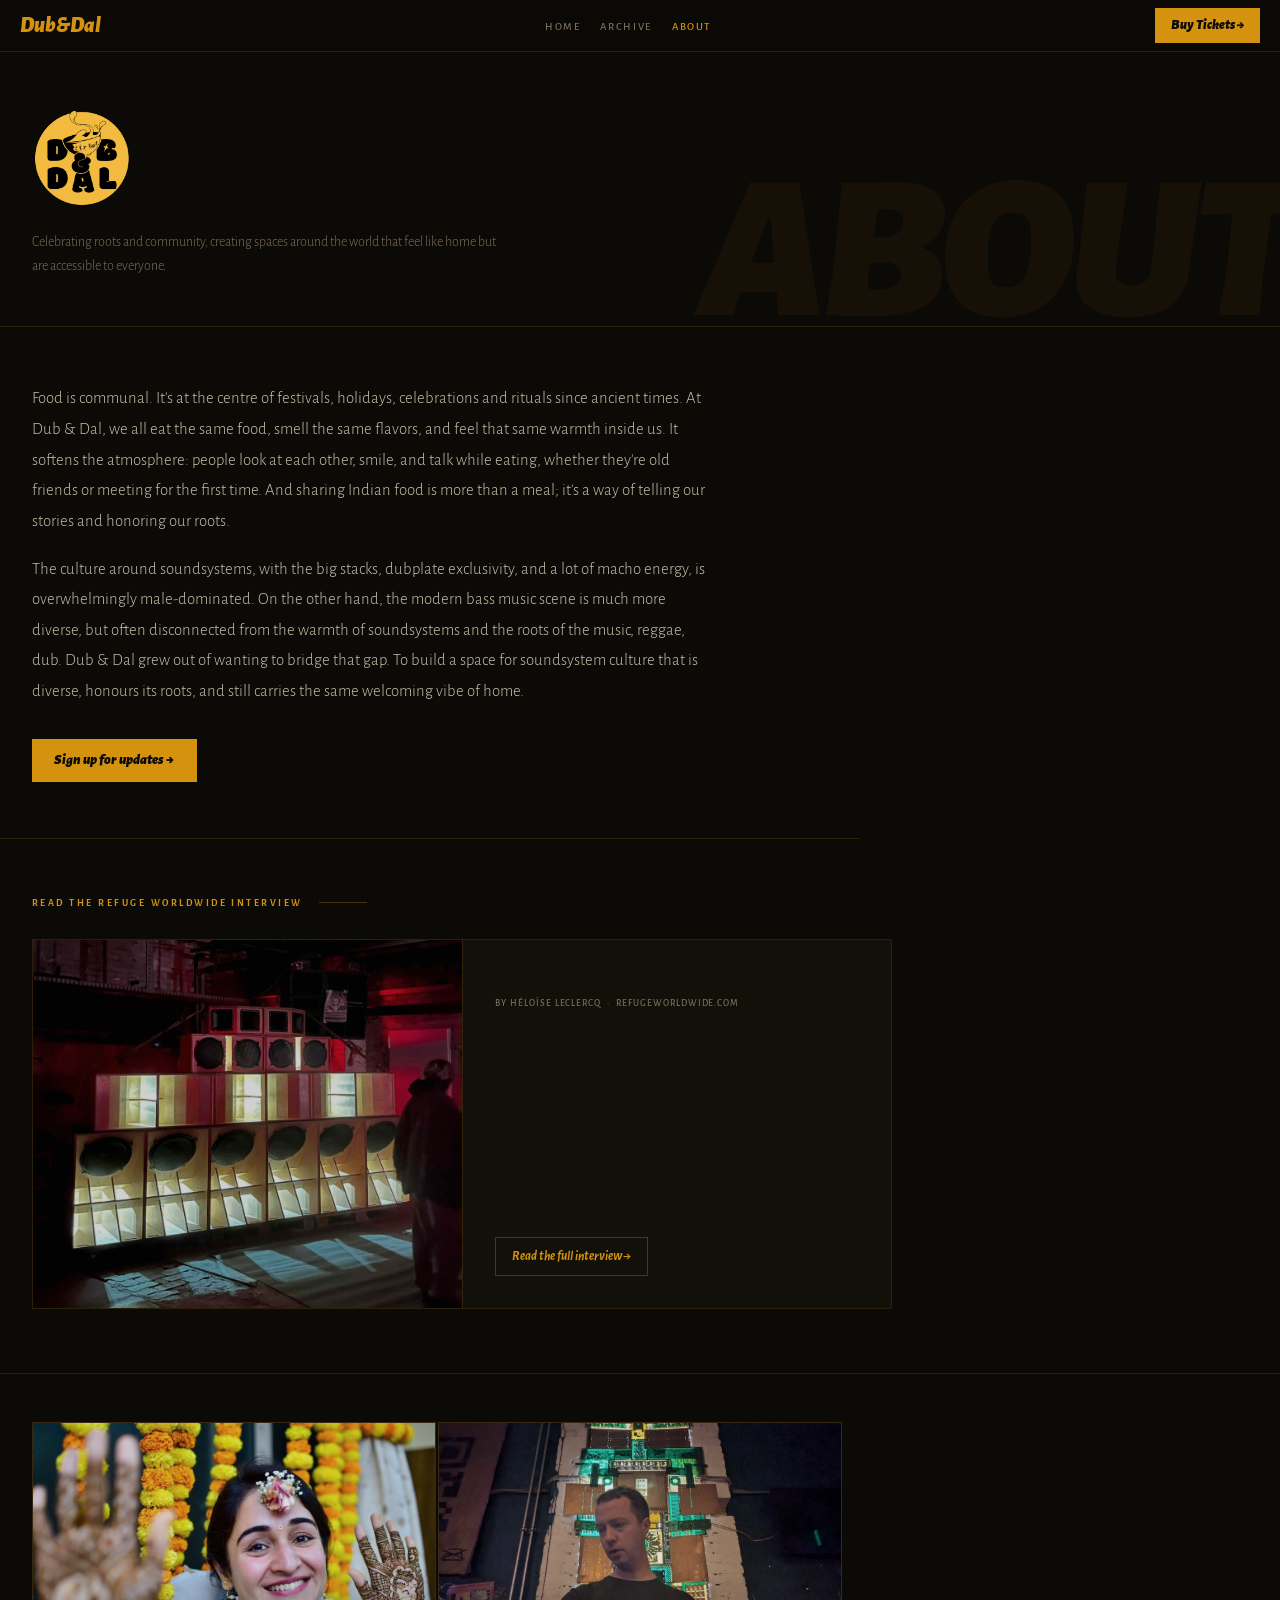
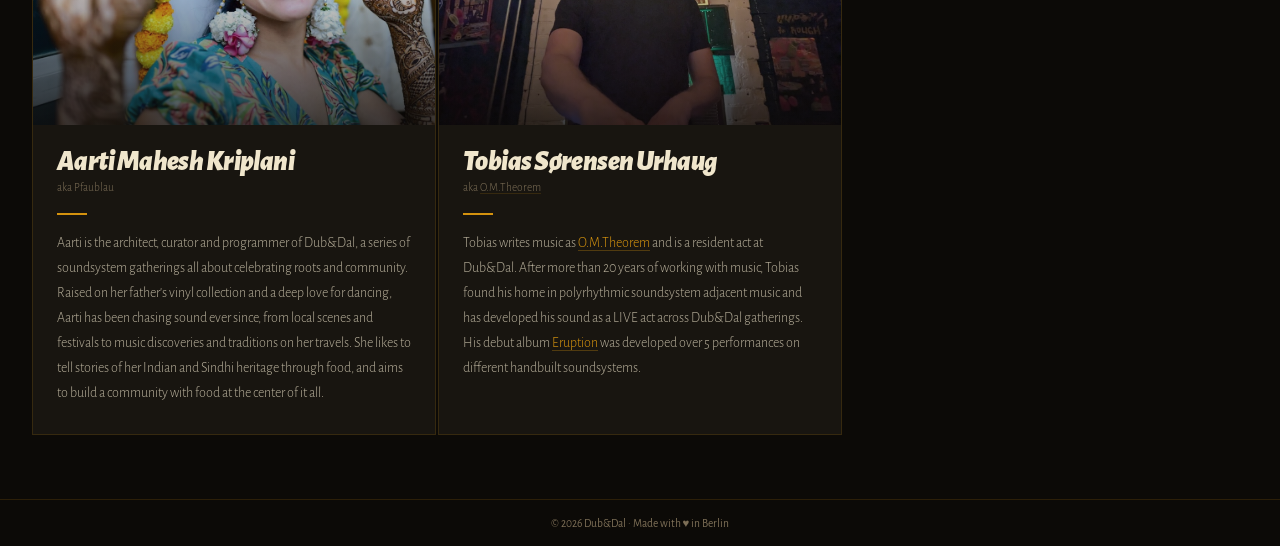
==== about.html @ da93130f "redesign website, home/festival page, archive and about" ====
<!DOCTYPE html>
<html lang="en">
<head>
    <meta charset="UTF-8">
    <meta name="viewport" content="width=device-width, initial-scale=1.0">
    <title>About · Dub&amp;Dal</title>
    <link rel="preconnect" href="https://fonts.googleapis.com">
    <link rel="preconnect" href="https://fonts.gstatic.com" crossorigin>
    <link rel="stylesheet" href="styles.css">
    <style>
        /* ═══════════════════════════════════
           ABOUT BODY
        ═══════════════════════════════════ */
        .about-section {
          padding: 3.5rem 2rem;
          border-bottom: 1px solid var(--bord);
          max-width: 860px;
        }

        .section-lbl {
          font-size: .62rem; font-weight: 700; letter-spacing: .25em;
          text-transform: uppercase; color: var(--gold);
          display: flex; align-items: center; gap: 1rem;
          margin-bottom: 1.75rem;
        }
        .section-lbl::after {
          content: '';
          width: 48px; height: 1px; background: var(--bord2);
        }

        .about-text {
          font-size: 1.05rem; font-weight: 300; color: rgba(240,230,204,.82);
          line-height: 1.82; max-width: 680px;
        }
        .about-text p + p { margin-top: 1.1rem; }

        .cta-row {
          margin-top: 2rem;
          display: flex; gap: .75rem; flex-wrap: wrap; align-items: center;
        }

        .btn-gold {
          background: var(--gold); color: #0c0a07;
          padding: .6rem 1.4rem;
          font-weight: 900; font-style: italic; font-size: .9rem;
          text-decoration: none; display: inline-block;
          transition: background .2s;
        }
        .btn-gold:hover { background: var(--gold2); }

        /* ═══════════════════════════════════
           REFUGE INTERVIEW PREVIEW
        ═══════════════════════════════════ */
        .interview-section {
          padding: 3.5rem 2rem 4rem;
          border-bottom: 1px solid var(--bord);
        }

        .interview-card {
          display: grid;
          grid-template-columns: 1fr 1fr;
          gap: 0;
          max-width: 860px;
          overflow: hidden;
          border: 1px solid var(--bord);
        }

        .interview-img-wrap {
          position: relative;
          overflow: hidden;
          background: var(--s2);
          min-height: 300px;
        }
        .interview-img-wrap img {
          width: 100%; height: 100%;
          object-fit: cover; object-position: center top;
          display: block;
          filter: saturate(.8) brightness(.82);
          transition: transform .5s ease, filter .4s ease;
        }
        .interview-card:hover .interview-img-wrap img {
          transform: scale(1.03);
          filter: saturate(1) brightness(.75);
        }
        .interview-img-ov {
          position: absolute; inset: 0;
          background: linear-gradient(to right, transparent 60%, rgba(12,10,7,.5) 100%);
          pointer-events: none;
        }

        .interview-body {
          background: var(--s1);
          padding: 2rem;
          display: flex; flex-direction: column; justify-content: space-between;
          border-left: 1px solid var(--bord);
        }

        .interview-source {
          font-size: .58rem; font-weight: 700; letter-spacing: .2em;
          text-transform: uppercase; color: var(--gold);
          margin-bottom: .5rem;
        }
        .interview-title {
          font-weight: 900; font-style: italic;
          font-size: clamp(1.1rem, 2vw, 1.45rem);
          line-height: 1.05; letter-spacing: -.02em;
          color: var(--cream); margin-bottom: .85rem;
        }
        .interview-rule { width: 28px; height: 2px; background: var(--gold); margin-bottom: .85rem; }
        .interview-excerpt {
          font-size: .84rem; font-weight: 300; color: rgba(240,230,204,.65);
          line-height: 1.78; flex: 1;
        }
        .interview-excerpt p + p { margin-top: .65rem; }
        .interview-meta {
          font-size: .6rem; font-weight: 500; letter-spacing: .1em;
          text-transform: uppercase; color: var(--dim);
          margin-top: 1.5rem; margin-bottom: 1rem;
        }
        .interview-cta {
          display: inline-block;
          background: transparent; color: var(--gold);
          border: 1px solid var(--bord2);
          padding: .48rem 1rem;
          font-weight: 700; font-style: italic; font-size: .82rem;
          text-decoration: none;
          align-self: flex-start;
          transition: border-color .2s, color .2s, background .2s;
        }
        .interview-cta:hover {
          border-color: var(--gold);
          background: rgba(212,146,14,.07);
          color: var(--gold2);
        }

        /* ═══════════════════════════════════
           PEOPLE
        ═══════════════════════════════════ */
        .people-section {
          padding: 3rem 2rem 4rem;
        }

        .people-grid {
          display: grid;
          grid-template-columns: repeat(auto-fill, minmax(340px, 1fr));
          gap: 2px;
        }

        .profile-card {
          background: var(--s2);
          border: 1px solid var(--bord);
          overflow: hidden;
          transition: border-color .3s;
        }
        .profile-card:hover { border-color: var(--bord2); }

        .profile-img-wrap {
          width: 100%; aspect-ratio: 4/3;
          overflow: hidden; position: relative;
          background: var(--s1);
        }
        .profile-img-wrap img {
          width: 100%;
          height: 100%;
          object-fit: cover;
          object-position: center top;
          display: block;
          filter: saturate(.85) brightness(.88);
          transition: transform .5s ease, filter .4s ease;
        }
        .profile-card:hover .profile-img-wrap img {
          transform: scale(1.03);
          filter: saturate(1) brightness(.82);
        }

        .profile-placeholder {
          width: 100%; height: 100%;
          display: flex; align-items: center; justify-content: center;
          font-weight: 900; font-style: italic; font-size: 3rem;
          color: var(--gold); opacity: .15;
        }
        .profile-img-ov {
          position: absolute; inset: 0;
          background: linear-gradient(to top, rgba(12,10,7,.7) 0%, transparent 50%);
          pointer-events: none;
        }
        .profile-body { padding: 1.5rem 1.5rem 1.75rem; }
        .profile-role {
          font-size: .58rem; font-weight: 700; letter-spacing: .18em;
          text-transform: uppercase; color: var(--gold); margin-bottom: .35rem;
        }
        .profile-name {
          font-weight: 900; font-style: italic;
          font-size: clamp(1.3rem, 2.5vw, 1.75rem);
          line-height: .95; letter-spacing: -.02em;
          color: var(--cream); margin-bottom: .15rem;
        }
        .profile-alias {
          font-size: .72rem; color: var(--dim); font-weight: 300; margin-bottom: 1rem;
        }
        .profile-alias a {
          color: var(--dim); text-decoration: none;
          border-bottom: 1px solid var(--bord);
          transition: color .2s, border-color .2s;
        }
        .profile-alias a:hover { color: var(--gold); border-color: var(--bord2); }
        .profile-rule { width: 30px; height: 2px; background: var(--gold); margin-bottom: 1rem; }
        .profile-bio {
          font-size: .88rem; font-weight: 300; color: rgba(240,230,204,.72);
          line-height: 1.78;
        }
        .profile-bio a {
          color: var(--gold); text-decoration: none;
          border-bottom: 1px solid var(--bord2);
          transition: border-color .2s;
        }
        .profile-bio a:hover { border-color: var(--gold); }

        /* ═══════════════════════════════════
           RESPONSIVE
        ═══════════════════════════════════ */
        @media (max-width: 640px) {
          .page-hero { padding-top: calc(var(--nav) + 2rem); }
          .interview-card { grid-template-columns: 1fr; }
          .interview-img-wrap { min-height: 220px; }
          .interview-img-ov { background: linear-gradient(to bottom, transparent 60%, rgba(12,10,7,.5) 100%); }
          .interview-body { border-left: none; border-top: 1px solid var(--bord); }
          .people-grid { grid-template-columns: 1fr; }
          .cta-row { flex-direction: column; align-items: flex-start; }
        }
        @media (min-width:641px) and (max-width:900px) {
          .people-grid { grid-template-columns: repeat(2, 1fr); }
        }
    </style>
</head>
<body>

<!-- ═══ NAV ═══ -->
<script src="nav.js"></script>

<!-- ═══ HERO ═══ -->
<div class="page-hero" data-label="ABOUT">
    <img src="./images/logo.png" width="100" height="100">
    <div class="hero-sub">Celebrating roots and community, creating spaces around the world that feel like home but are accessible to everyone.</div>
</div>

<!-- ═══ ABOUT ═══ -->
<div class="about-section">
    <div class="about-text">
        <p>Food is communal. It's at the centre of festivals, holidays, celebrations and rituals since ancient times. At Dub &amp; Dal, we all eat the same food, smell the same flavors, and feel that same warmth inside us. It softens the atmosphere: people look at each other, smile, and talk while eating, whether they're old friends or meeting for the first time. And sharing Indian food is more than a meal; it's a way of telling our stories and honoring our roots.</p>
        <p>The culture around soundsystems, with the big stacks, dubplate exclusivity, and a lot of macho energy, is overwhelmingly male-dominated. On the other hand, the modern bass music scene is much more diverse, but often disconnected from the warmth of soundsystems and the roots of the music, reggae, dub. Dub &amp; Dal grew out of wanting to bridge that gap. To build a space for soundsystem culture that is diverse, honours its roots, and still carries the same welcoming vibe of home.</p>
    </div>
    <div class="cta-row">
        <a href="https://docs.google.com/forms/d/e/1FAIpQLScNAVNF-T3ds_7682n1PDqXos3s9rk-F0iG7sz9WoXpETbCnQ/viewform?usp=sf_link" target="_blank" class="btn-gold">Sign up for updates →</a>
    </div>
</div>

<!-- ═══ REFUGE WORLDWIDE INTERVIEW ═══ -->
<div class="interview-section">
    <div class="section-lbl">Read the Refuge Worldwide interview</div>
    <div class="interview-card">
        <div class="interview-img-wrap">
            <img
                    src="./images/GRS.jpg"
                    alt="Dub&Dal at Refuge Worldwide"
                    loading="lazy"
            >
        </div>
        <div class="interview-body">
            <div>
                <div class="interview-meta">By Héloïse Leclercq &nbsp;·&nbsp; refugeworldwide.com</div>
            </div>
            <a href="https://refugeworldwide.com/news/dub-and-dal" target="_blank" class="interview-cta">Read the full interview →</a>
        </div>
    </div>
</div>

<!-- ═══ PEOPLE ═══ -->
<div class="people-section">
    <div class="people-grid">

        <!-- Aarti -->
        <div class="profile-card">
            <div class="profile-img-wrap">
                <img src="./images/aarti.jpg" alt="Aarti Mahesh Kriplani">
                <div class="profile-img-ov"></div>
            </div>
            <div class="profile-body">
                <div class="profile-name">Aarti Mahesh Kriplani</div>
                <div class="profile-alias">aka Pfaublau</div>
                <div class="profile-rule"></div>
                <div class="profile-bio">
                    Aarti is the architect, curator and programmer of Dub&amp;Dal, a series of soundsystem gatherings all about celebrating roots and community. Raised on her father's vinyl collection and a deep love for dancing, Aarti has been chasing sound ever since, from local scenes and festivals to music discoveries and traditions on her travels. She likes to tell stories of her Indian and Sindhi heritage through food, and aims to build a community with food at the center of it all.
                </div>
            </div>
        </div>

        <!-- Tobias -->
        <div class="profile-card">
            <div class="profile-img-wrap">
                <img src="./images/Tobias.jpg" alt="Tobias Sørensen Urhaug">
                <div class="profile-img-ov"></div>
            </div>
            <div class="profile-body">
                <div class="profile-name">Tobias Sørensen Urhaug</div>
                <div class="profile-alias">aka <a href="https://omtheorem.bandcamp.com/" target="_blank">O.M.Theorem</a></div>
                <div class="profile-rule"></div>
                <div class="profile-bio">
                    Tobias writes music as <a href="https://omtheorem.bandcamp.com/" target="_blank">O.M.Theorem</a> and is a resident act at Dub&amp;Dal. After more than 20 years of working with music, Tobias found his home in polyrhythmic soundsystem adjacent music and has developed his sound as a LIVE act across Dub&amp;Dal gatherings. His debut album <a href="https://omtheorem.bandcamp.com/album/eruption" target="_blank">Eruption</a> was developed over 5 performances on different handbuilt soundsystems.
                </div>
            </div>
        </div>

    </div>
</div>

<div class="f-bot">© 2026 Dub&amp;Dal · Made with ♥ in Berlin</div>

</body>
</html>
---- styles.css ----
@import url('https://fonts.googleapis.com/css2?family=Alegreya+Sans:ital,wght@0,300;0,400;0,500;0,700;0,900;1,300;1,400;1,700;1,900&display=swap');

/* ═══════════════════════════════════
   TOKENS
═══════════════════════════════════ */
:root {
  --bg:    #0c0a07;
  --s1:    #111009;
  --s2:    #181510;
  --gold:  #d4920e;
  --gold2: #f0b030;
  --rust:  #b84c1e;
  --cream: #f0e6cc;
  --dim:   #7c6e56;
  --green: #2a5520;
  --gl:    #70ae50;
  --bord:  rgba(212,146,14,.16);
  --bord2: rgba(212,146,14,.30);
  --nav:   52px;
}

/* ═══════════════════════════════════
   RESET
═══════════════════════════════════ */
*,*::before,*::after { box-sizing:border-box; margin:0; padding:0; }
html { scroll-behavior:smooth; }
body {
  background:var(--bg);
  color:var(--cream);
  font-family:'Alegreya Sans',serif;
  font-size:16px;
  line-height:1.65;
  overflow-x:hidden;
}

/* ═══════════════════════════════════
   NAV
═══════════════════════════════════ */
.nav {
  position:fixed; top:0; left:0; right:0; z-index:200;
  height:var(--nav);
  display:flex; align-items:center; justify-content:space-between;
  padding:0 1.25rem;
  background:rgba(12,10,7,.96);
  border-bottom:1px solid var(--bord);
  backdrop-filter:blur(8px);
}
.nav-logo {
  font-weight:900; font-style:italic; font-size:1.35rem;
  color:var(--gold); text-decoration:none; white-space:nowrap;
}
.nav-mid { display:flex; gap:1.25rem; list-style:none; }
.nav-mid a {
  color:var(--dim); text-decoration:none;
  font-size:.68rem; font-weight:500; letter-spacing:.15em; text-transform:uppercase;
  transition:color .2s;
}
.nav-mid a:hover { color:var(--cream); }
.nav-mid a.active { color:var(--gold); }
.nav-btn {
  background:var(--gold); color:#0c0a07;
  padding:.42rem 1rem;
  font-weight:900; font-style:italic; font-size:.85rem;
  text-decoration:none; white-space:nowrap;
  transition:background .2s;
}
.nav-btn:hover { background:var(--gold2); }

/* ═══════════════════════════════════
   PAGE HERO (archive, about)
   data-label on .page-hero drives the
   large watermark text via attr()
═══════════════════════════════════ */
.page-hero {
  padding: calc(var(--nav) + 3.5rem) 2rem 3rem;
  border-bottom: 1px solid var(--bord);
  position: relative;
  overflow: hidden;
}
.page-hero::before {
  content: attr(data-label);
  position: absolute;
  right: -0.05em; bottom: -0.15em;
  font-weight: 900; font-style: italic;
  font-size: clamp(5rem, 16vw, 14rem);
  color: rgba(212,146,14,.05);
  line-height: 1; pointer-events: none;
  letter-spacing: -.04em; white-space: nowrap;
}
.hero-lbl {
  font-size: .62rem; font-weight: 500; letter-spacing: .2em;
  text-transform: uppercase; color: var(--gold); margin-bottom: .45rem;
}
.hero-title {
  font-weight: 900; font-style: italic;
  font-size: clamp(2.2rem, 6vw, 5rem);
  line-height: .9; letter-spacing: -.03em;
  color: var(--cream);
}
.hero-title .g { color: var(--gold); }
.hero-sub {
  font-size: .88rem; font-weight: 300; color: var(--dim);
  margin-top: .85rem; max-width: 480px; line-height: 1.72;
}
.hero-rule { width: 48px; height: 2px; background: var(--gold); margin: 1.25rem 0; }

/* ═══════════════════════════════════
   FOOTER BAR
═══════════════════════════════════ */
.f-bot {
  background:var(--bg); text-align:center; padding:.85rem;
  border-top:1px solid var(--bord); font-size:.72rem; color:var(--dim);
}

/* ═══════════════════════════════════
   NAV – right cluster & hamburger
═══════════════════════════════════ */
.nav-right { display: flex; align-items: center; gap: .75rem; }

.nav-hamburger {
  display: none;
  flex-direction: column; justify-content: center; align-items: center;
  gap: 5px;
  width: 36px; height: 36px;
  background: none; border: none; cursor: pointer; padding: 4px;
}
.nav-hamburger span {
  display: block; width: 22px; height: 2px;
  background: var(--cream);
  transition: transform .25s, opacity .25s;
}
.nav-hamburger.open span:nth-child(1) { transform: translateY(7px) rotate(45deg); }
.nav-hamburger.open span:nth-child(2) { opacity: 0; }
.nav-hamburger.open span:nth-child(3) { transform: translateY(-7px) rotate(-45deg); }

/* Slide-down drawer — always fixed+flex on mobile, hidden via visibility */
.nav-drawer {
  display: flex;
  position: fixed; top: var(--nav); left: 0; right: 0; z-index: 199;
  background: rgba(12,10,7,.98);
  border-bottom: 1px solid var(--bord);
  padding: 1.5rem 1.25rem;
  flex-direction: column; gap: 1.25rem;
  opacity: 0; visibility: hidden; pointer-events: none;
  transform: translateY(-8px);
  transition: opacity .2s, transform .2s, visibility .2s;
}
.nav-drawer.open {
  opacity: 1; visibility: visible; pointer-events: auto;
  transform: translateY(0);
}
.nav-drawer ul {
  list-style: none; display: flex; flex-direction: column; gap: 1rem;
}
.nav-drawer ul a {
  color: var(--dim); text-decoration: none;
  font-size: .85rem; font-weight: 500; letter-spacing: .15em; text-transform: uppercase;
  transition: color .2s;
}
.nav-drawer ul a:hover, .nav-drawer ul a.active { color: var(--gold); }
.nav-drawer .nav-btn { align-self: flex-start; }

/* ═══════════════════════════════════
   RESPONSIVE – nav collapses ≤ 900px
═══════════════════════════════════ */
@media (max-width: 900px) {
  .nav-mid { display: none; }
  .nav-hamburger { display: flex; }
}
/* Hide drawer entirely on desktop */
@media (min-width: 901px) {
  .nav-drawer { display: none; }
}
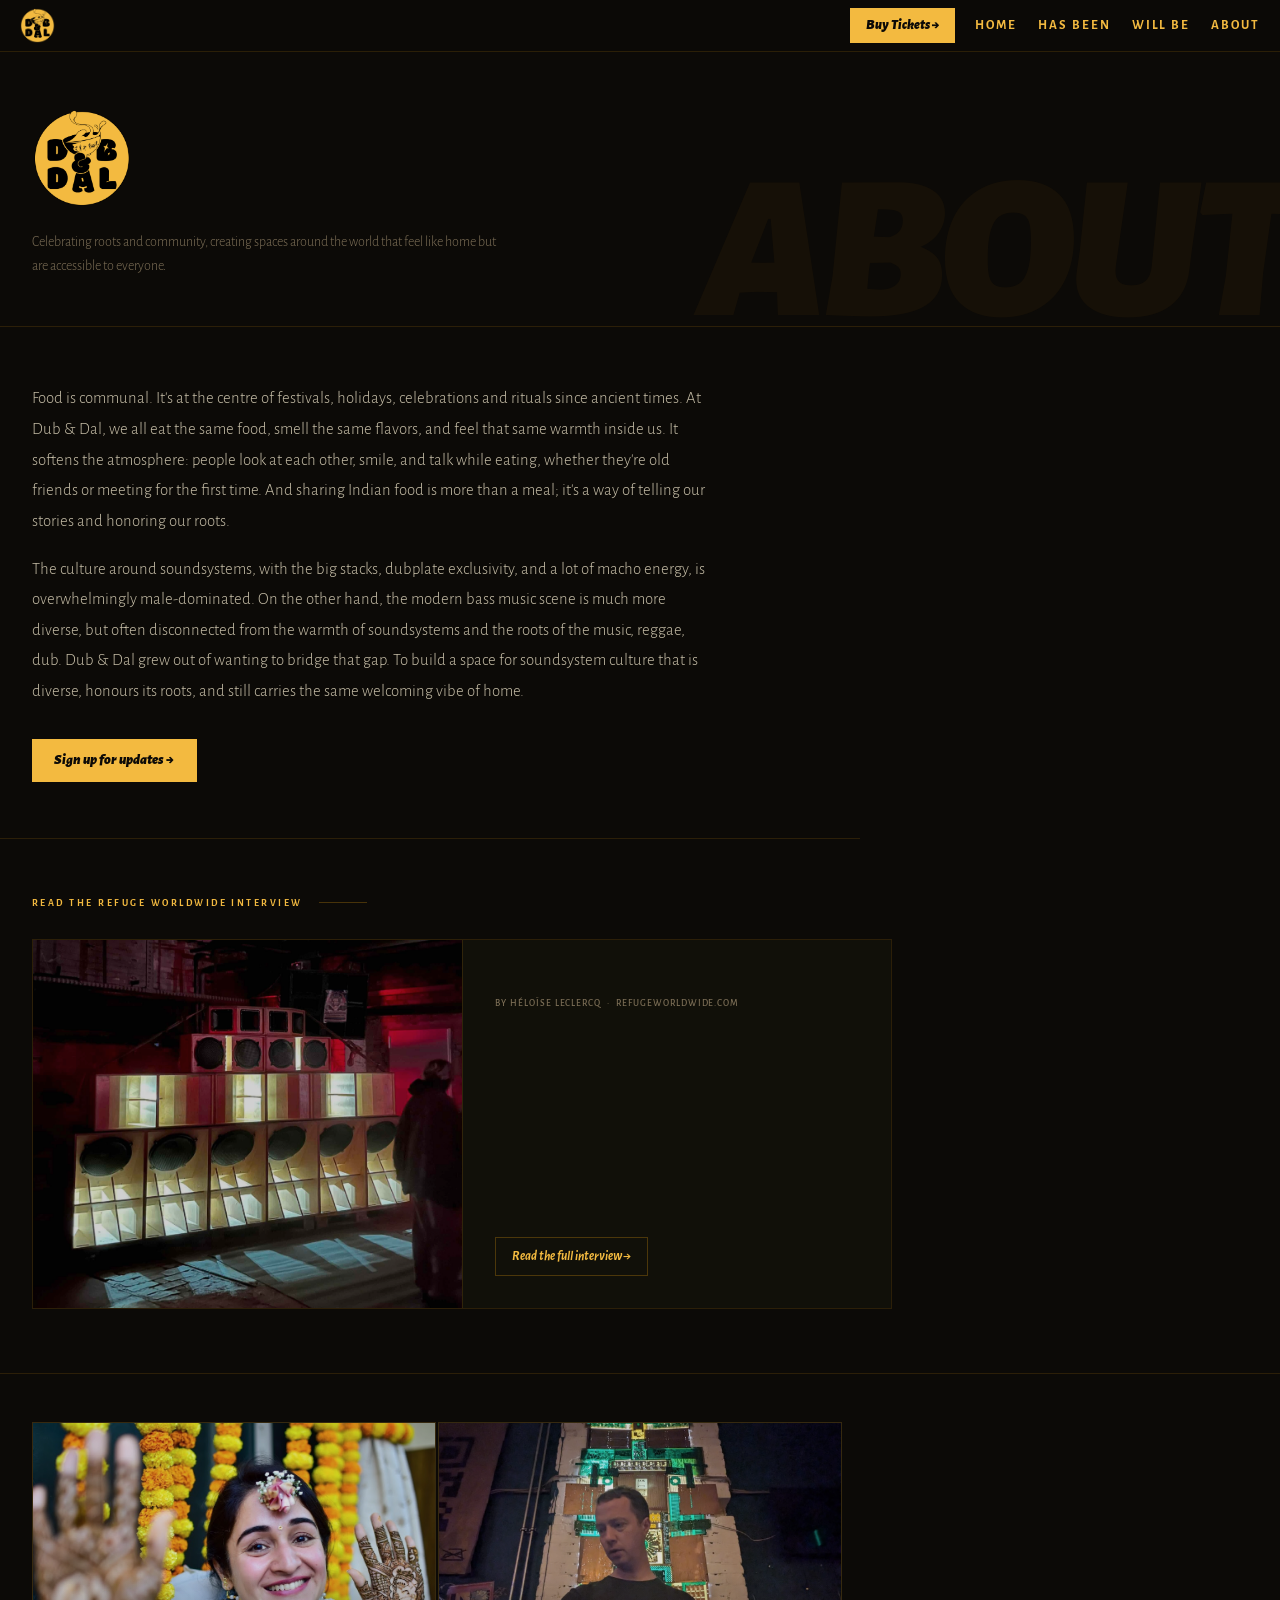
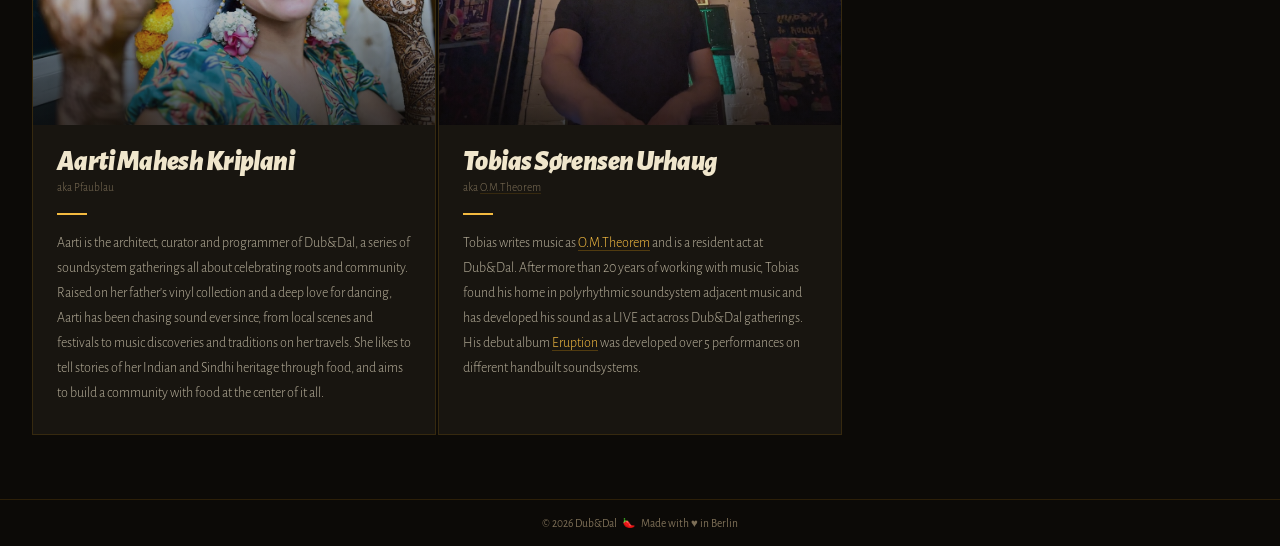
==== commit 6fc80954: "lineup" ====
--- a/about.html
+++ b/about.html
@@ -4,6 +4,7 @@
     <meta charset="UTF-8">
     <meta name="viewport" content="width=device-width, initial-scale=1.0">
     <title>About · Dub&amp;Dal</title>
+    <link rel="icon" type="image/png" href="./images/logo.png">
     <link rel="preconnect" href="https://fonts.googleapis.com">
     <link rel="preconnect" href="https://fonts.gstatic.com" crossorigin>
     <link rel="stylesheet" href="styles.css">
@@ -314,7 +315,7 @@
     </div>
 </div>
 
-<div class="f-bot">© 2026 Dub&amp;Dal · Made with ♥ in Berlin</div>
+<div class="f-bot">© 2026 Dub&amp;Dal <img src="./images/red_chilli.png" alt="chilli" style="width:12px; height:10px; vertical-align:middle; margin: 0 4px 3px 4px;"> Made with ♥ in Berlin</div>
 
 </body>
 </html>
--- a/styles.css
+++ b/styles.css
@@ -7,7 +7,7 @@
   --bg:    #0c0a07;
   --s1:    #111009;
   --s2:    #181510;
-  --gold:  #d4920e;
+  --gold:  #f3ba40; /*#d4920e;*/
   --gold2: #f0b030;
   --rust:  #b84c1e;
   --cream: #f0e6cc;
@@ -46,8 +46,16 @@
   backdrop-filter:blur(8px);
 }
 .nav-logo {
+  display: flex;
+  align-items: center;
+  gap: .6rem;
   font-weight:900; font-style:italic; font-size:1.35rem;
   color:var(--gold); text-decoration:none; white-space:nowrap;
+}
+.nav-logo img {
+  height: 35px;
+  width: auto;
+  display: block;
 }
 .nav-mid { display:flex; gap:1.25rem; list-style:none; }
 .nav-mid a {
@@ -65,6 +73,13 @@
   transition:background .2s;
 }
 .nav-btn:hover { background:var(--gold2); }
+.nav-link {
+  color:var(--gold); text-decoration:none;
+  font-size:.82rem; font-weight:bold; letter-spacing:.15em; text-transform:uppercase;
+  transition:color .2s;
+}
+.nav-link:hover { color:var(--cream); }
+.nav-link.active { color:var(--gold); }
 
 /* ═══════════════════════════════════
    PAGE HERO (archive, about)
@@ -102,6 +117,12 @@
   font-size: .88rem; font-weight: 300; color: var(--dim);
   margin-top: .85rem; max-width: 480px; line-height: 1.72;
 }
+.hero-sub a {
+          color: var(--gold); text-decoration: none;
+          border-bottom: 1px solid var(--bord2);
+          transition: border-color .2s;
+        }
+.hero-sub a:hover { color: var(--gold); border-color: var(--bord2); }
 .hero-rule { width: 48px; height: 2px; background: var(--gold); margin: 1.25rem 0; }
 
 /* ═══════════════════════════════════
@@ -159,6 +180,12 @@
 }
 .nav-drawer ul a:hover, .nav-drawer ul a.active { color: var(--gold); }
 .nav-drawer .nav-btn { align-self: flex-start; }
+.nav-drawer a {
+  color:var(--gold); text-decoration:none;
+  font-size:.82rem; font-weight:bold; letter-spacing:.15em; text-transform:uppercase;
+  transition:color .2s;
+}
+.nav-drawer a:hover, .nav-drawer a.active { color: var(--gold); }
 
 /* ═══════════════════════════════════
    RESPONSIVE – nav collapses ≤ 900px
@@ -166,6 +193,7 @@
 @media (max-width: 900px) {
   .nav-mid { display: none; }
   .nav-hamburger { display: flex; }
+  .nav-right .nav-link { display: none; }
 }
 /* Hide drawer entirely on desktop */
 @media (min-width: 901px) {
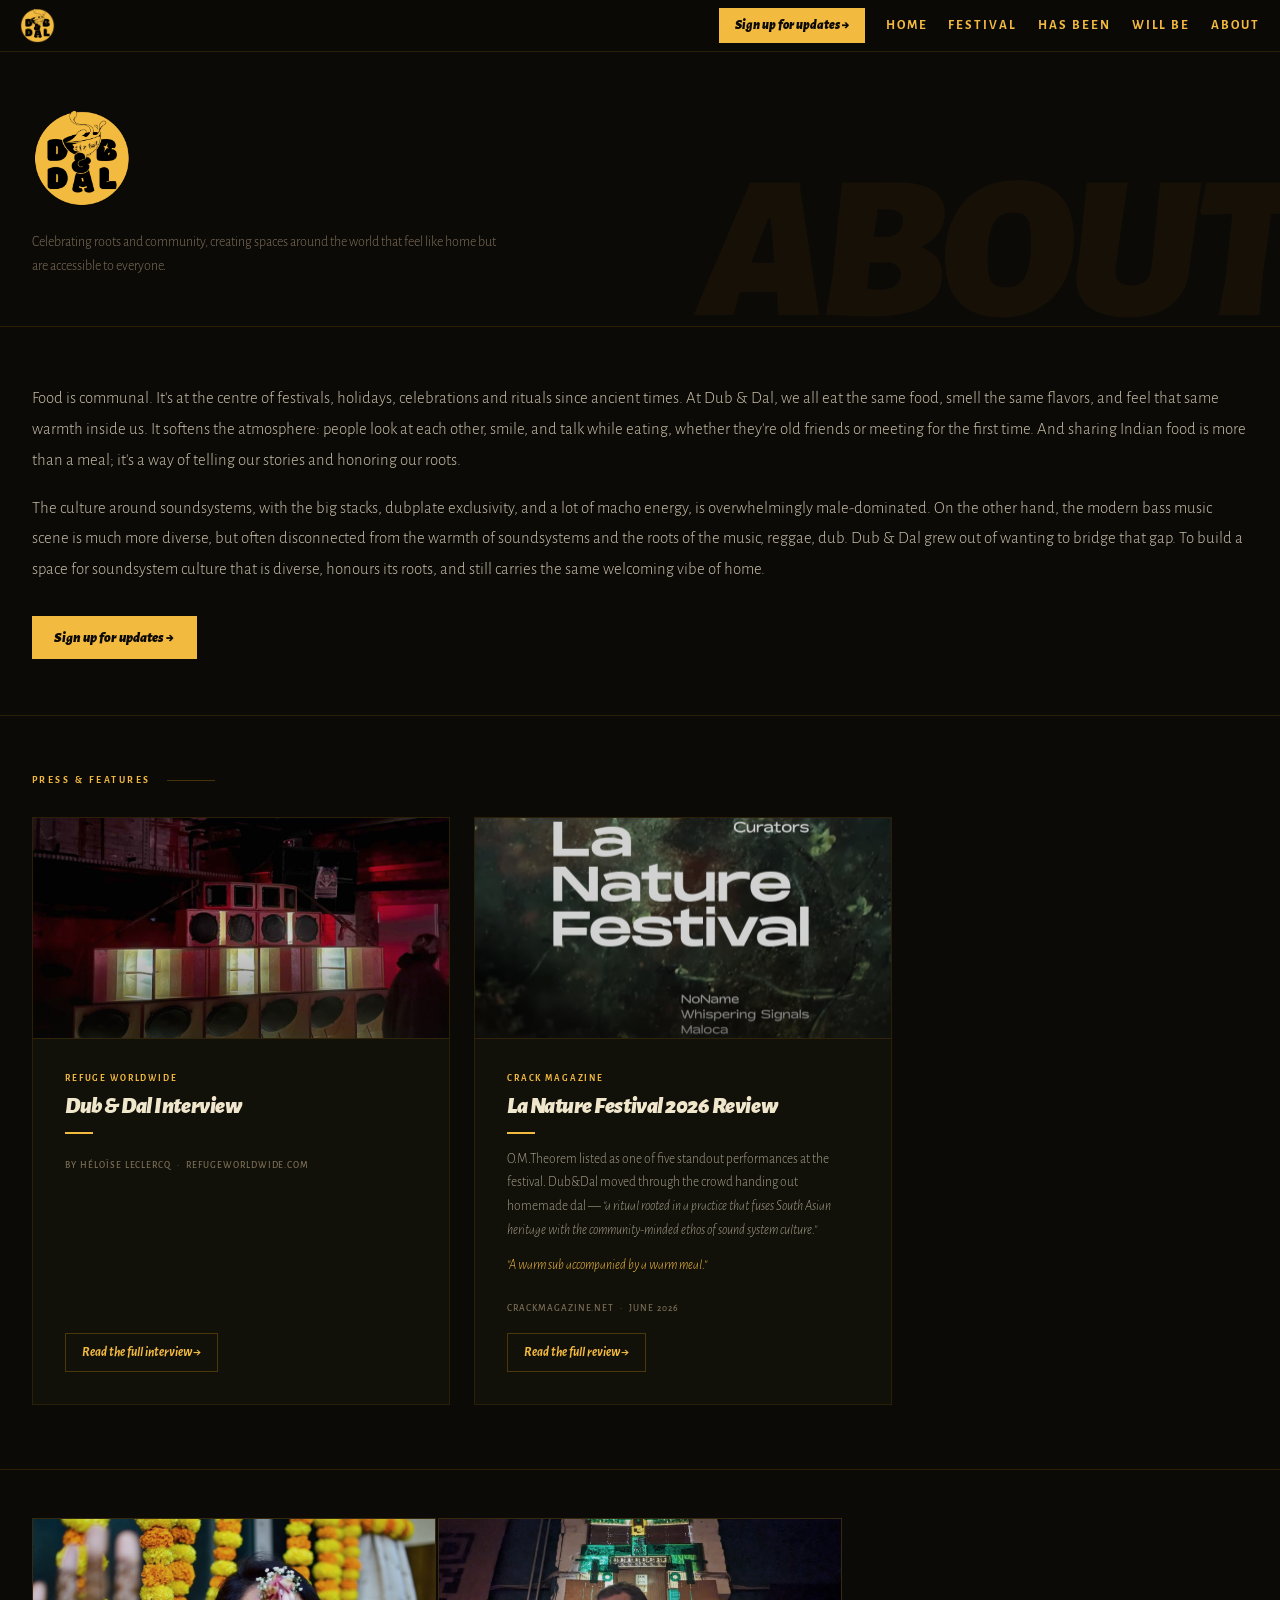
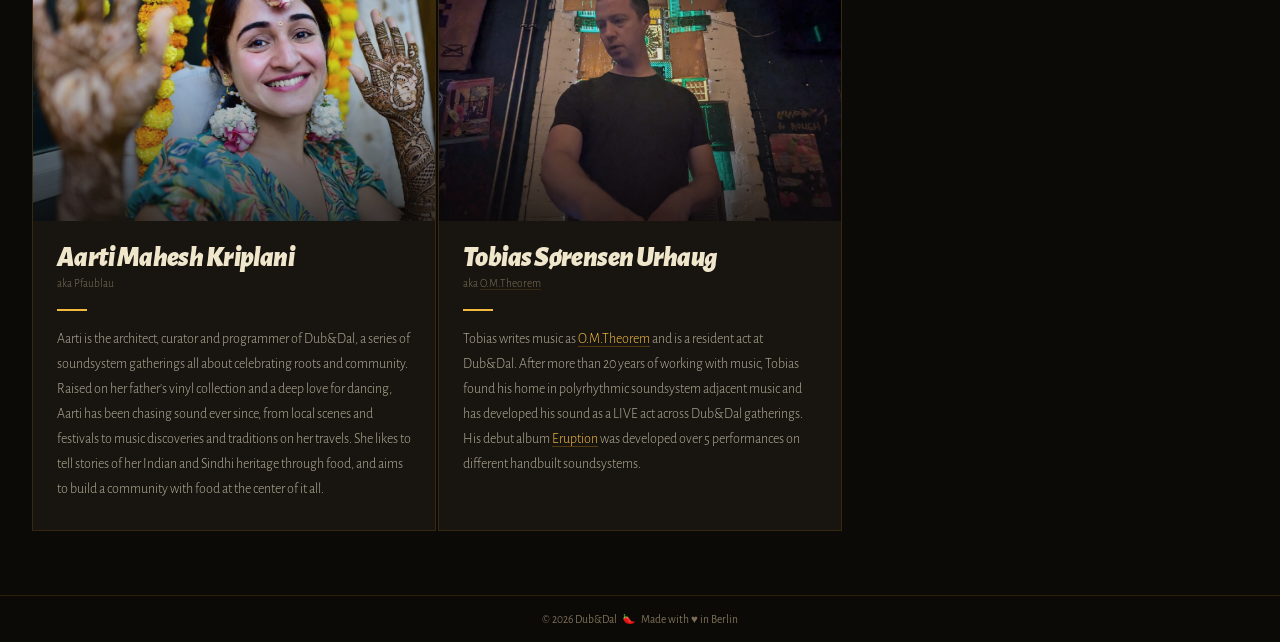
==== commit bea174f6: "Redesign home page as hub, add festival page, archive La Nature & festival, update nav and press sec" ====
--- a/about.html
+++ b/about.html
@@ -15,7 +15,6 @@
         .about-section {
           padding: 3.5rem 2rem;
           border-bottom: 1px solid var(--bord);
-          max-width: 860px;
         }
 
         .section-lbl {
@@ -31,7 +30,7 @@
 
         .about-text {
           font-size: 1.05rem; font-weight: 300; color: rgba(240,230,204,.82);
-          line-height: 1.82; max-width: 680px;
+          line-height: 1.82;
         }
         .about-text p + p { margin-top: 1.1rem; }
 
@@ -58,10 +57,8 @@
         }
 
         .interview-card {
-          display: grid;
-          grid-template-columns: 1fr 1fr;
-          gap: 0;
-          max-width: 860px;
+          display: flex;
+          flex-direction: column;
           overflow: hidden;
           border: 1px solid var(--bord);
         }
@@ -70,7 +67,8 @@
           position: relative;
           overflow: hidden;
           background: var(--s2);
-          min-height: 300px;
+          height: 220px;
+          flex-shrink: 0;
         }
         .interview-img-wrap img {
           width: 100%; height: 100%;
@@ -85,7 +83,7 @@
         }
         .interview-img-ov {
           position: absolute; inset: 0;
-          background: linear-gradient(to right, transparent 60%, rgba(12,10,7,.5) 100%);
+          background: linear-gradient(to bottom, transparent 60%, rgba(12,10,7,.5) 100%);
           pointer-events: none;
         }
 
@@ -93,7 +91,8 @@
           background: var(--s1);
           padding: 2rem;
           display: flex; flex-direction: column; justify-content: space-between;
-          border-left: 1px solid var(--bord);
+          flex: 1;
+          border-top: 1px solid var(--bord);
         }
 
         .interview-source {
@@ -134,6 +133,13 @@
           color: var(--gold2);
         }
 
+        .press-grid {
+          display: grid;
+          grid-template-columns: repeat(auto-fill, minmax(380px, 1fr));
+          gap: 1.5rem;
+          max-width: 860px;
+        }
+
         /* ═══════════════════════════════════
            PEOPLE
         ═══════════════════════════════════ */
@@ -222,10 +228,7 @@
         ═══════════════════════════════════ */
         @media (max-width: 640px) {
           .page-hero { padding-top: calc(var(--nav) + 2rem); }
-          .interview-card { grid-template-columns: 1fr; }
-          .interview-img-wrap { min-height: 220px; }
-          .interview-img-ov { background: linear-gradient(to bottom, transparent 60%, rgba(12,10,7,.5) 100%); }
-          .interview-body { border-left: none; border-top: 1px solid var(--bord); }
+          .press-grid { grid-template-columns: 1fr; }
           .people-grid { grid-template-columns: 1fr; }
           .cta-row { flex-direction: column; align-items: flex-start; }
         }
@@ -256,23 +259,50 @@
     </div>
 </div>
 
-<!-- ═══ REFUGE WORLDWIDE INTERVIEW ═══ -->
+<!-- ═══ PRESS & FEATURES ═══ -->
 <div class="interview-section">
-    <div class="section-lbl">Read the Refuge Worldwide interview</div>
-    <div class="interview-card">
-        <div class="interview-img-wrap">
-            <img
-                    src="./images/GRS.jpg"
-                    alt="Dub&Dal at Refuge Worldwide"
-                    loading="lazy"
-            >
+    <div class="section-lbl">Press &amp; Features</div>
+
+    <div class="press-grid">
+
+        <!-- Refuge Worldwide -->
+        <div class="interview-card">
+            <div class="interview-img-wrap">
+                <img src="./images/GRS.jpg" alt="Dub&Dal at Refuge Worldwide" loading="lazy">
+                <div class="interview-img-ov"></div>
+            </div>
+            <div class="interview-body">
+                <div>
+                    <div class="interview-source">Refuge Worldwide</div>
+                    <div class="interview-title">Dub &amp; Dal Interview</div>
+                    <div class="interview-rule"></div>
+                    <div class="interview-meta">By Héloïse Leclercq &nbsp;·&nbsp; refugeworldwide.com</div>
+                </div>
+                <a href="https://refugeworldwide.com/news/dub-and-dal" target="_blank" class="interview-cta">Read the full interview →</a>
+            </div>
         </div>
-        <div class="interview-body">
-            <div>
-                <div class="interview-meta">By Héloïse Leclercq &nbsp;·&nbsp; refugeworldwide.com</div>
-            </div>
-            <a href="https://refugeworldwide.com/news/dub-and-dal" target="_blank" class="interview-cta">Read the full interview →</a>
+
+        <!-- Crack Magazine -->
+        <div class="interview-card">
+            <div class="interview-img-wrap">
+                <img src="./images/LaNatureCurators.png" alt="La Nature Festival 2026" loading="lazy" style="object-position: center center;">
+                <div class="interview-img-ov"></div>
+            </div>
+            <div class="interview-body">
+                <div>
+                    <div class="interview-source">Crack Magazine</div>
+                    <div class="interview-title">La Nature Festival 2026 Review</div>
+                    <div class="interview-rule"></div>
+                    <div class="interview-excerpt">
+                        <p>O.M.Theorem listed as one of five standout performances at the festival. Dub&amp;Dal moved through the crowd handing out homemade dal — <em>"a ritual rooted in a practice that fuses South Asian heritage with the community-minded ethos of sound system culture."</em></p>
+                        <p style="margin-top:.65rem; color:var(--gold); font-style:italic;">"A warm sub accompanied by a warm meal."</p>
+                    </div>
+                    <div class="interview-meta">crackmagazine.net &nbsp;·&nbsp; June 2026</div>
+                </div>
+                <a href="https://crackmagazine.net/article/long-reads/la-nature-festival-2026-review/" target="_blank" class="interview-cta">Read the full review →</a>
+            </div>
         </div>
+
     </div>
 </div>
 
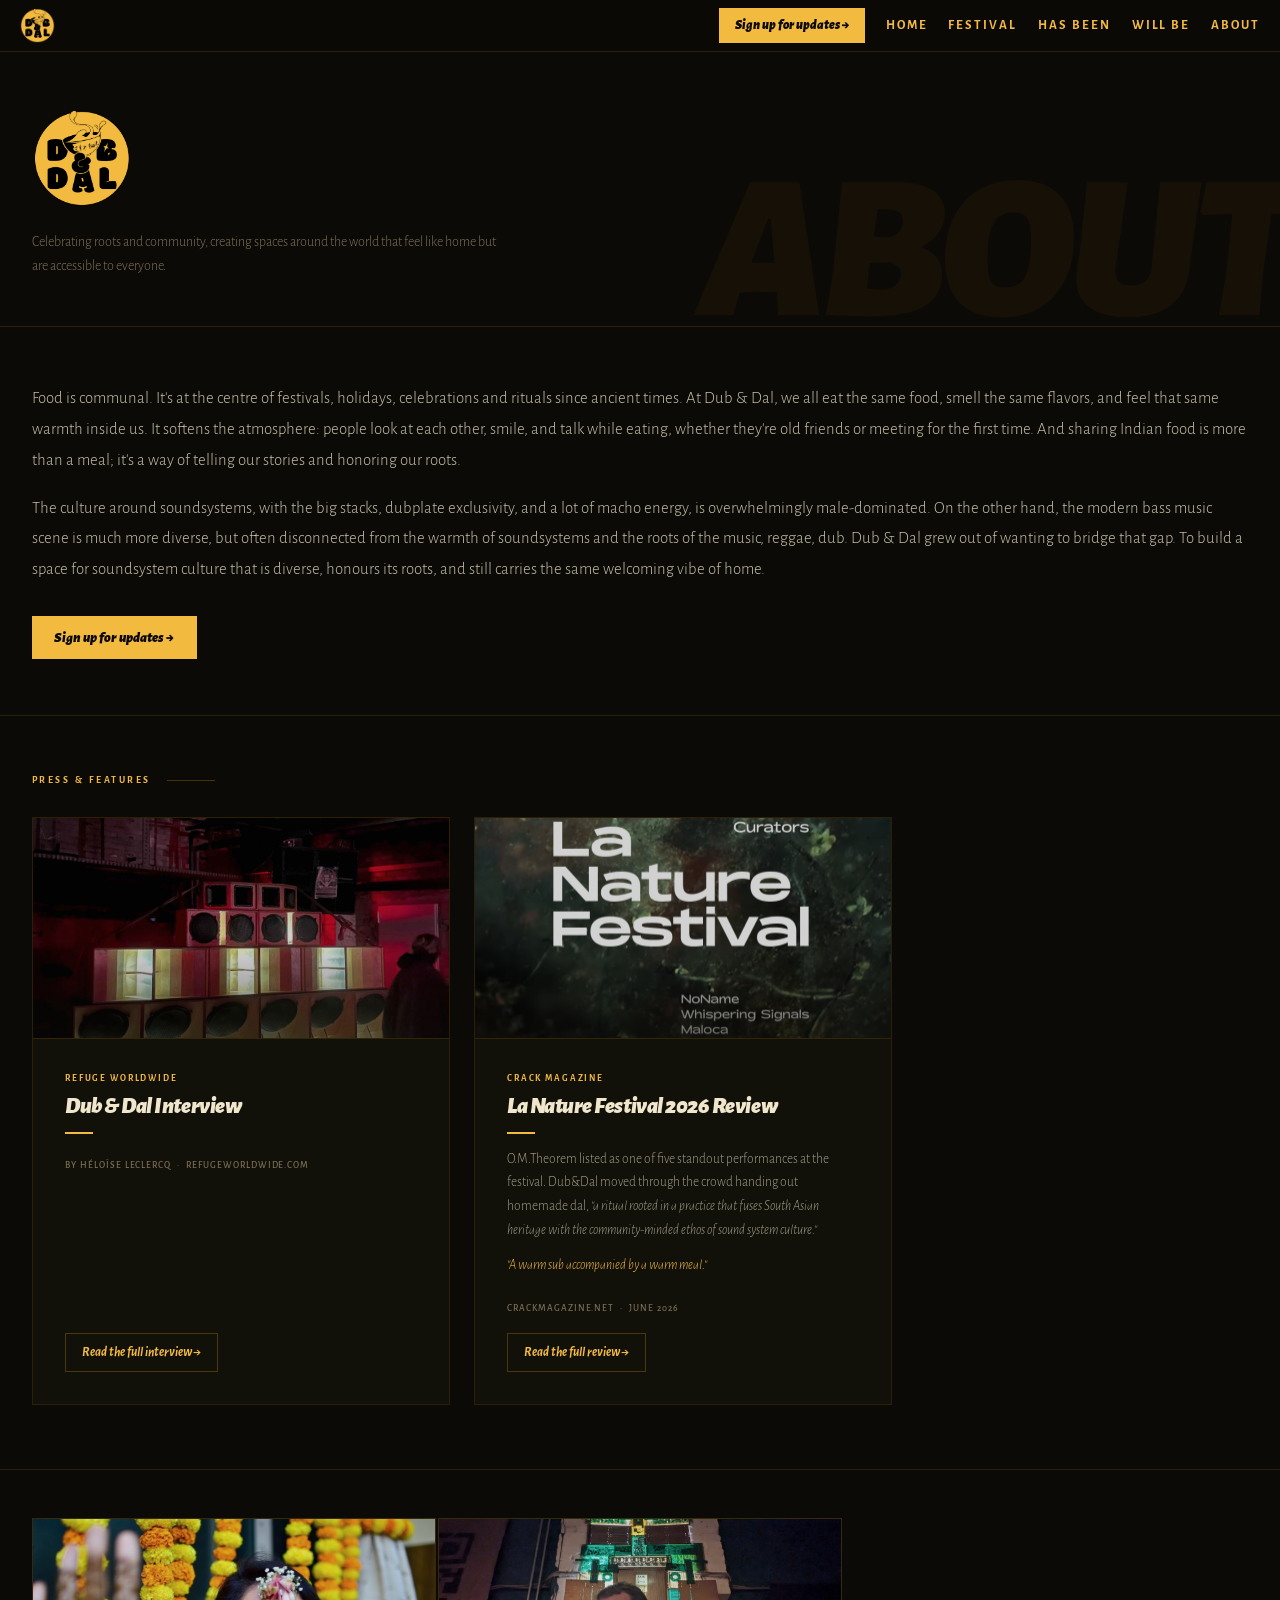
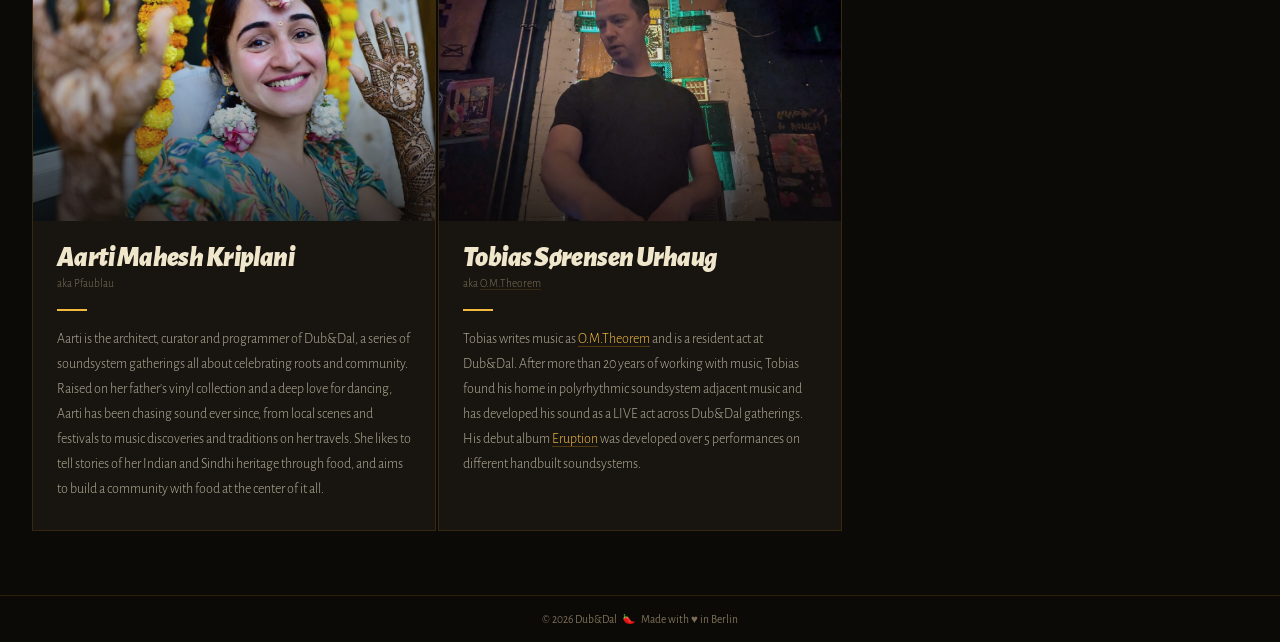
==== commit f1115c91: "Add Community Chai page with tiled logo background, event links and about section Co-Authored-By: Cl" ====
--- a/about.html
+++ b/about.html
@@ -294,7 +294,7 @@
                     <div class="interview-title">La Nature Festival 2026 Review</div>
                     <div class="interview-rule"></div>
                     <div class="interview-excerpt">
-                        <p>O.M.Theorem listed as one of five standout performances at the festival. Dub&amp;Dal moved through the crowd handing out homemade dal — <em>"a ritual rooted in a practice that fuses South Asian heritage with the community-minded ethos of sound system culture."</em></p>
+                        <p>O.M.Theorem listed as one of five standout performances at the festival. Dub&amp;Dal moved through the crowd handing out homemade dal, <em>"a ritual rooted in a practice that fuses South Asian heritage with the community-minded ethos of sound system culture."</em></p>
                         <p style="margin-top:.65rem; color:var(--gold); font-style:italic;">"A warm sub accompanied by a warm meal."</p>
                     </div>
                     <div class="interview-meta">crackmagazine.net &nbsp;·&nbsp; June 2026</div>
--- a/styles.css
+++ b/styles.css
@@ -118,10 +118,10 @@
   margin-top: .85rem; max-width: 480px; line-height: 1.72;
 }
 .hero-sub a {
-          color: var(--gold); text-decoration: none;
-          border-bottom: 1px solid var(--bord2);
-          transition: border-color .2s;
-        }
+  color: var(--gold); text-decoration: none;
+  border-bottom: 1px solid var(--bord2);
+  transition: border-color .2s;
+}
 .hero-sub a:hover { color: var(--gold); border-color: var(--bord2); }
 .hero-rule { width: 48px; height: 2px; background: var(--gold); margin: 1.25rem 0; }
 
@@ -199,3 +199,161 @@
 @media (min-width: 901px) {
   .nav-drawer { display: none; }
 }
+
+/* ═══════════════════════════════════
+   TWO-COLUMN LAYOUT
+═══════════════════════════════════ */
+.page-body {
+  position: fixed;
+  top: var(--nav); left: 0; right: 0; bottom: 0;
+  display: flex;
+  flex-direction: column;
+  overflow: hidden;
+}
+.wrap {
+  display: flex;
+  flex: 1;
+  min-height: 0;
+  overflow: hidden;
+}
+.column {
+  flex: 1;
+  min-width: 0;
+  overflow-y: scroll;
+  height: 100%;
+  scrollbar-width: none;
+  -ms-overflow-style: none;
+}
+.column::-webkit-scrollbar { display: none; }
+
+/* ═══════════════════════════════════
+   CARD SYSTEM (.left-section)
+═══════════════════════════════════ */
+.left-section {
+  position: relative;
+  overflow: hidden;
+  padding: 3.5rem 2.3rem;
+  background: var(--s2);
+  border: 1px solid rgba(243,186,64,.56);
+  margin: 0.45rem;
+  border-radius: 1rem;
+  transition: transform .3s ease, box-shadow .3s ease;
+  cursor: pointer;
+  box-shadow: 0 20px 52px rgba(212,146,14,.18);
+}
+.left-section::before {
+  content: attr(data-title);
+  position: absolute; inset: 0;
+  display: flex;
+  align-items: flex-start;
+  justify-content: flex-start;
+  padding: 2.2rem 2rem 0;
+  font-weight: 900; font-style: italic;
+  font-size: clamp(3rem,10vw,6.5rem);
+  line-height: .9; letter-spacing: -.03em;
+  color: rgba(240,230,204,.12);
+  opacity: .55;
+  pointer-events: none;
+  white-space: pre-line;
+  transform: translateY(0) scale(1);
+  transition: transform .35s ease, opacity .35s ease;
+  border: 1px solid var(--bord2);
+}
+.left-section::after {
+  content: '';
+  position: absolute; inset: 0;
+  background: linear-gradient(135deg, rgba(255,255,255,.08) 0%, rgba(255,255,255,.02) 25%, transparent 70%, rgba(0,0,0,.02) 100%);
+  pointer-events: none;
+  z-index: 1;
+}
+.left-section > * { position: relative; z-index: 2; }
+.left-section.panel-s1 { background: var(--s1); }
+.left-section.panel-s1::before { color: rgba(212,146,14,.16); }
+.left-section.panel-s2 { background: var(--s2); }
+.left-section.panel-s2::before { color: rgba(240,230,204,.12); }
+.left-section:hover {
+  transform: translateY(-2px);
+  box-shadow: 0 18px 42px rgba(212,146,14,.18);
+}
+.left-section:hover::before {
+  transform: translateY(-4px) scale(1.02);
+  opacity: .72;
+}
+.left-section:hover .left-more { color: var(--gold); }
+
+.l-lbl {
+  font-size: .62rem; font-weight: 500; letter-spacing: .2em;
+  text-transform: uppercase; color: var(--gold);
+  margin-bottom: .45rem; position: relative; z-index: 2;
+}
+.l-title {
+  font-weight: 900; font-style: italic;
+  font-size: clamp(1.9rem,4.5vw,3rem);
+  line-height: .88; letter-spacing: -.02em;
+  color: var(--cream); position: relative; z-index: 2;
+}
+.l-title .g { color: var(--gold); }
+.l-rule {
+  width: 36px; height: 2px; background: var(--gold);
+  margin: 1rem 0; position: relative; z-index: 2;
+}
+.l-body {
+  font-size: .88rem; line-height: 1.75;
+  color: rgba(240,230,204,.82); max-width: 100%;
+  margin-top: 1rem; position: relative; z-index: 2;
+}
+.left-more {
+  display: inline-flex; align-items: center; gap: .35rem;
+  margin-top: 1.4rem;
+  color: var(--gold);
+  font-size: .78rem; font-weight: 700; letter-spacing: .1em;
+  text-transform: uppercase;
+  position: relative; z-index: 2;
+}
+
+/* ═══════════════════════════════════
+   DRAWER SYSTEM
+═══════════════════════════════════ */
+.drawer {
+  position: fixed; top: 0; left: -100%;
+  width: 100%; height: 100vh;
+  background: var(--bg);
+  z-index: 1000;
+  transition: left .3s ease;
+  overflow: hidden;
+}
+.drawer.open { left: 0; }
+.drawer-right {
+  position: fixed; top: 0; right: -100%;
+  width: 100%; height: 100vh;
+  background: var(--bg);
+  z-index: 1000;
+  transition: right .3s ease;
+  overflow: hidden;
+}
+.drawer-right.open { right: 0; }
+.drawer-header {
+  position: sticky; top: 0;
+  background: var(--bg);
+  padding: 1rem;
+  border-bottom: 1px solid var(--bord);
+  z-index: 1001;
+  display: flex; flex-direction: row; justify-content: flex-end;
+}
+.back-btn {
+  background: var(--gold); color: var(--bg);
+  border: none; padding: .5rem 1rem;
+  font-family: 'Alegreya Sans', serif;
+  font-weight: 700; font-style: italic;
+  cursor: pointer; border-radius: 4px;
+}
+.drawer-content {
+  height: calc(100vh - 80px);
+  overflow-y: auto;
+  padding: 1rem;
+  padding-bottom: max(4rem, env(safe-area-inset-bottom) + 2rem);
+}
+@media (min-width: 768px) {
+  .drawer { width: 50%; left: -50%; }
+  .drawer-right { width: 50%; right: -50%; }
+}
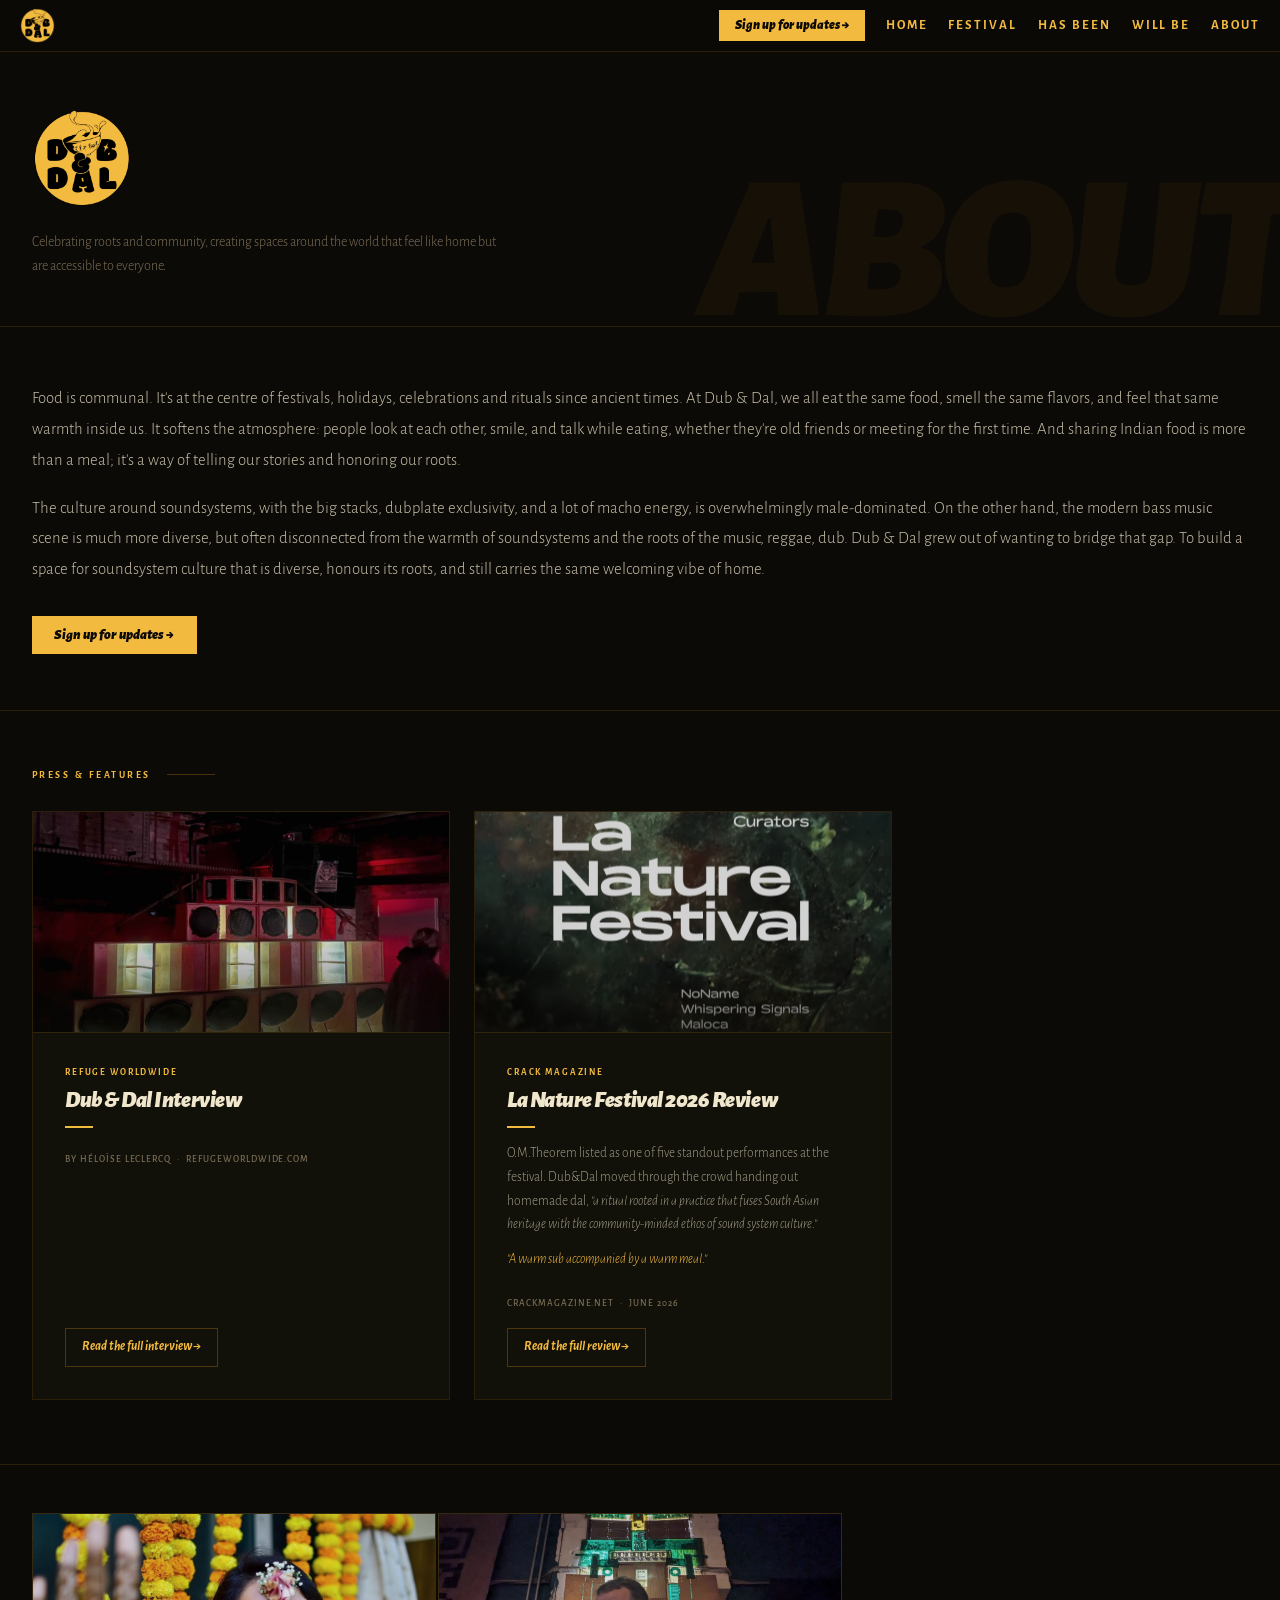
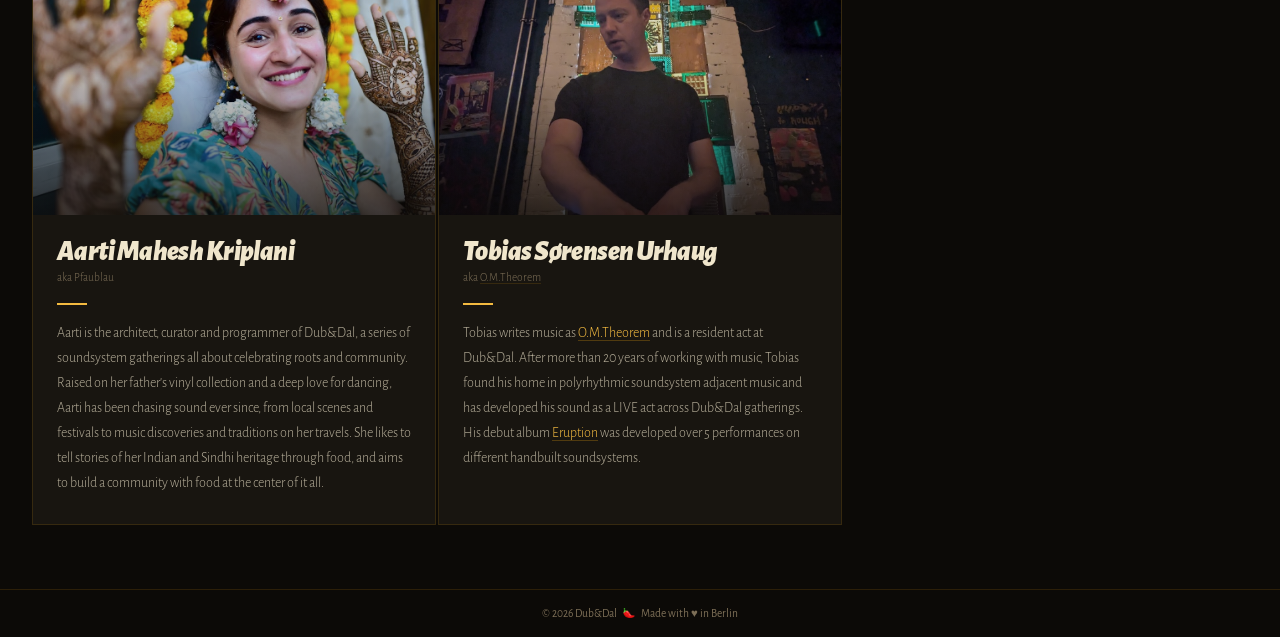
==== commit afd5dbd9: "Replace sign up redirect with Tally modal popup on nav and about page Co-Authored-By: Claude Sonnet " ====
--- a/about.html
+++ b/about.html
@@ -45,6 +45,7 @@
           font-weight: 900; font-style: italic; font-size: .9rem;
           text-decoration: none; display: inline-block;
           transition: background .2s;
+          border: none; cursor: pointer; font-family: inherit;
         }
         .btn-gold:hover { background: var(--gold2); }
 
@@ -255,7 +256,7 @@
         <p>The culture around soundsystems, with the big stacks, dubplate exclusivity, and a lot of macho energy, is overwhelmingly male-dominated. On the other hand, the modern bass music scene is much more diverse, but often disconnected from the warmth of soundsystems and the roots of the music, reggae, dub. Dub &amp; Dal grew out of wanting to bridge that gap. To build a space for soundsystem culture that is diverse, honours its roots, and still carries the same welcoming vibe of home.</p>
     </div>
     <div class="cta-row">
-        <a href="https://docs.google.com/forms/d/e/1FAIpQLScNAVNF-T3ds_7682n1PDqXos3s9rk-F0iG7sz9WoXpETbCnQ/viewform?usp=sf_link" target="_blank" class="btn-gold">Sign up for updates →</a>
+        <button type="button" data-tally-open="68yj7k" data-tally-layout="modal" data-tally-width="480" class="btn-gold">Sign up for updates →</button>
     </div>
 </div>
 
--- a/styles.css
+++ b/styles.css
@@ -71,6 +71,7 @@
   font-weight:900; font-style:italic; font-size:.85rem;
   text-decoration:none; white-space:nowrap;
   transition:background .2s;
+  border:none; cursor:pointer; font-family:inherit;
 }
 .nav-btn:hover { background:var(--gold2); }
 .nav-link {
